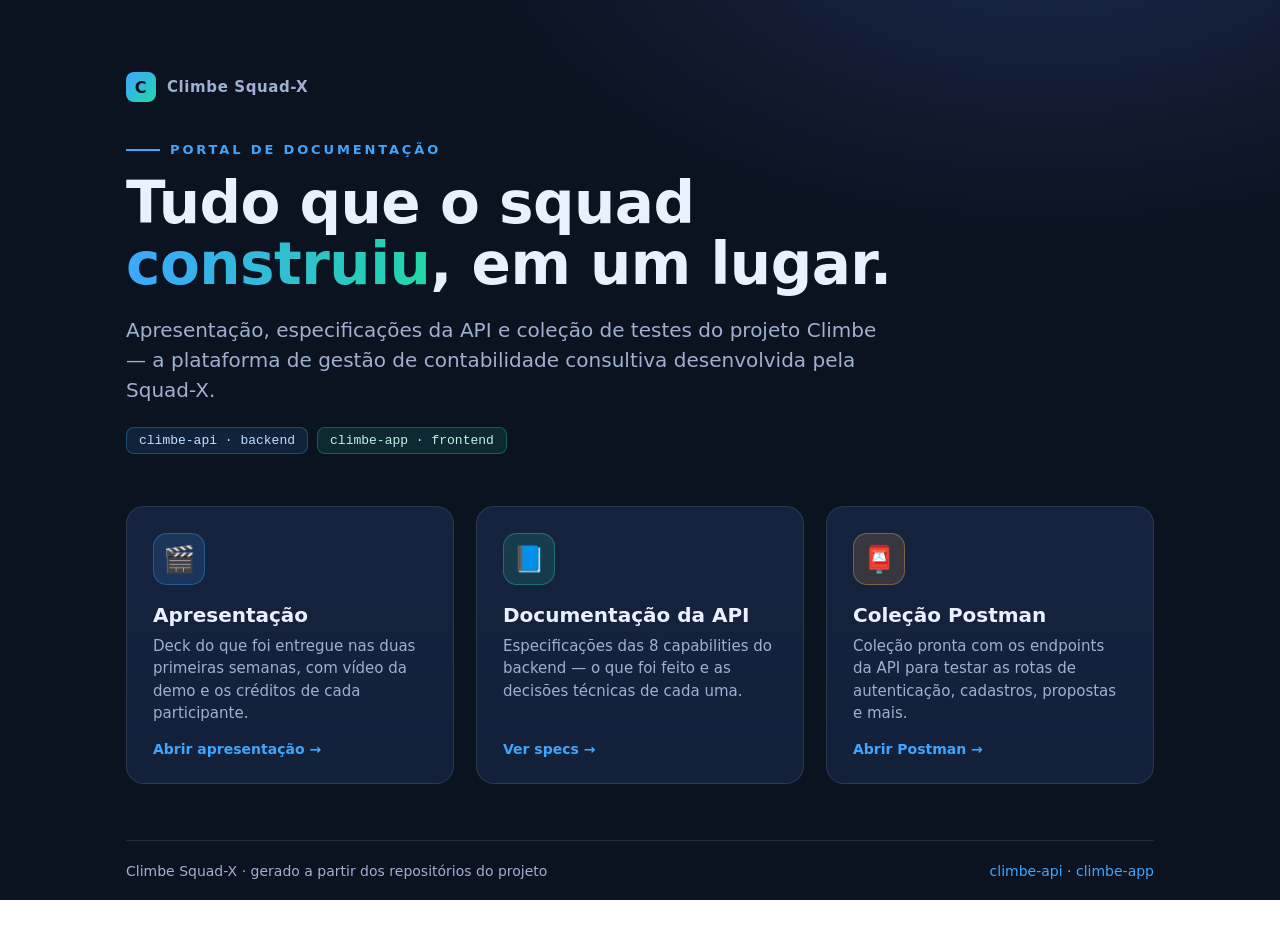
==== index.html @ 02e3ef28 "docs: portal da Squad-X (apresentação, specs da API e Postman)" ====
<!DOCTYPE html>
<html lang="pt-BR">
<head>
<meta charset="UTF-8">
<meta name="viewport" content="width=device-width, initial-scale=1.0">
<title>Climbe Squad-X — Portal de documentação</title>
<style>
  :root{
    --bg:#0b1220; --ink:#eaf0ff; --muted:#9fb0d0; --brand:#3ea6ff; --brand2:#23d6a8;
    --accent:#f5b54a; --card:#16233e; --line:rgba(255,255,255,.10);
  }
  *{box-sizing:border-box;margin:0;padding:0}
  body{
    font-family:"Segoe UI",system-ui,-apple-system,Roboto,Arial,sans-serif;color:var(--ink);
    background:radial-gradient(1100px 640px at 82% -12%, #1a2a4d 0%, var(--bg) 55%) fixed;min-height:100vh;
  }
  .wrap{max-width:1080px;margin:0 auto;padding:72px 26px 60px}
  .brandmark{display:flex;align-items:center;gap:11px;font-weight:800;letter-spacing:.04em;font-size:15px;color:var(--muted);margin-bottom:40px}
  .brandmark .m{width:30px;height:30px;border-radius:8px;background:linear-gradient(135deg,var(--brand),var(--brand2));display:grid;place-items:center;color:#06101f;font-weight:900;font-size:16px}
  .kicker{text-transform:uppercase;letter-spacing:.22em;font-size:13px;font-weight:700;color:var(--brand);margin-bottom:16px;display:flex;align-items:center;gap:10px}
  .kicker::before{content:"";width:34px;height:2px;background:var(--brand);display:inline-block}
  h1{font-size:clamp(34px,5.4vw,58px);line-height:1.05;letter-spacing:-.5px}
  h1 span{background:linear-gradient(90deg,var(--brand),var(--brand2));-webkit-background-clip:text;background-clip:text;color:transparent}
  .lead{color:var(--muted);font-size:clamp(16px,1.9vw,20px);max-width:60ch;line-height:1.5;margin-top:20px}
  .chips{display:flex;flex-wrap:wrap;gap:9px;margin-top:22px}
  .badge-repo{font-family:ui-monospace,"Cascadia Code",Consolas,monospace;font-size:13px;padding:5px 12px;border-radius:8px;background:rgba(62,166,255,.12);border:1px solid rgba(62,166,255,.3);color:#bfe0ff}
  .badge-repo.app{background:rgba(35,214,168,.12);border-color:rgba(35,214,168,.3);color:#bff3e4}
  .cards{display:grid;grid-template-columns:repeat(3,1fr);gap:22px;margin-top:52px}
  a.card{
    display:flex;flex-direction:column;text-decoration:none;color:inherit;
    background:linear-gradient(180deg,var(--card),#13203a);border:1px solid var(--line);
    border-radius:18px;padding:26px;transition:transform .18s,border-color .18s,box-shadow .18s;min-height:230px;
  }
  a.card:hover{transform:translateY(-4px);border-color:rgba(62,166,255,.5);box-shadow:0 16px 40px rgba(0,0,0,.4)}
  .ic{width:52px;height:52px;border-radius:14px;display:grid;place-items:center;font-size:26px;margin-bottom:18px}
  .ic.pres{background:rgba(62,166,255,.15);border:1px solid rgba(62,166,255,.35)}
  .ic.api{background:rgba(35,214,168,.15);border:1px solid rgba(35,214,168,.35)}
  .ic.post{background:rgba(245,181,74,.15);border:1px solid rgba(245,181,74,.35)}
  a.card h3{font-size:20px;margin-bottom:8px}
  a.card p{color:var(--muted);font-size:15px;line-height:1.5;flex:1}
  a.card .go{margin-top:16px;color:var(--brand);font-weight:700;font-size:14px;display:flex;align-items:center;gap:7px}
  a.card:hover .go{gap:12px}
  footer{margin-top:56px;color:var(--muted);font-size:14px;border-top:1px solid var(--line);padding-top:22px;display:flex;justify-content:space-between;flex-wrap:wrap;gap:12px}
  footer a{color:var(--brand);text-decoration:none}
  @media(max-width:760px){.cards{grid-template-columns:1fr}}
</style>
</head>
<body>
  <div class="wrap">
    <div class="brandmark"><span class="m">C</span> Climbe Squad-X</div>
    <div class="kicker">Portal de documentação</div>
    <h1>Tudo que o squad<br><span>construiu</span>, em um lugar.</h1>
    <p class="lead">Apresentação, especificações da API e coleção de testes do projeto Climbe — a plataforma de gestão de contabilidade consultiva desenvolvida pela Squad-X.</p>
    <div class="chips">
      <span class="badge-repo">climbe-api · backend</span>
      <span class="badge-repo app">climbe-app · frontend</span>
    </div>

    <div class="cards">
      <a class="card" href="apresentacao/index.html">
        <div class="ic pres">🎬</div>
        <h3>Apresentação</h3>
        <p>Deck do que foi entregue nas duas primeiras semanas, com vídeo da demo e os créditos de cada participante.</p>
        <div class="go">Abrir apresentação →</div>
      </a>
      <a class="card" href="api/index.html">
        <div class="ic api">📘</div>
        <h3>Documentação da API</h3>
        <p>Especificações das 8 capabilities do backend — o que foi feito e as decisões técnicas de cada uma.</p>
        <div class="go">Ver specs →</div>
      </a>
      <a class="card" href="postman/index.html">
        <div class="ic post">📮</div>
        <h3>Coleção Postman</h3>
        <p>Coleção pronta com os endpoints da API para testar as rotas de autenticação, cadastros, propostas e mais.</p>
        <div class="go">Abrir Postman →</div>
      </a>
    </div>

    <footer>
      <span>Climbe Squad-X · gerado a partir dos repositórios do projeto</span>
      <span>
        <a href="https://github.com/marcos-grocha/climbe-api">climbe-api</a> ·
        <a href="https://github.com/marcos-grocha/climbe-app">climbe-app</a>
      </span>
    </footer>
  </div>
</body>
</html>
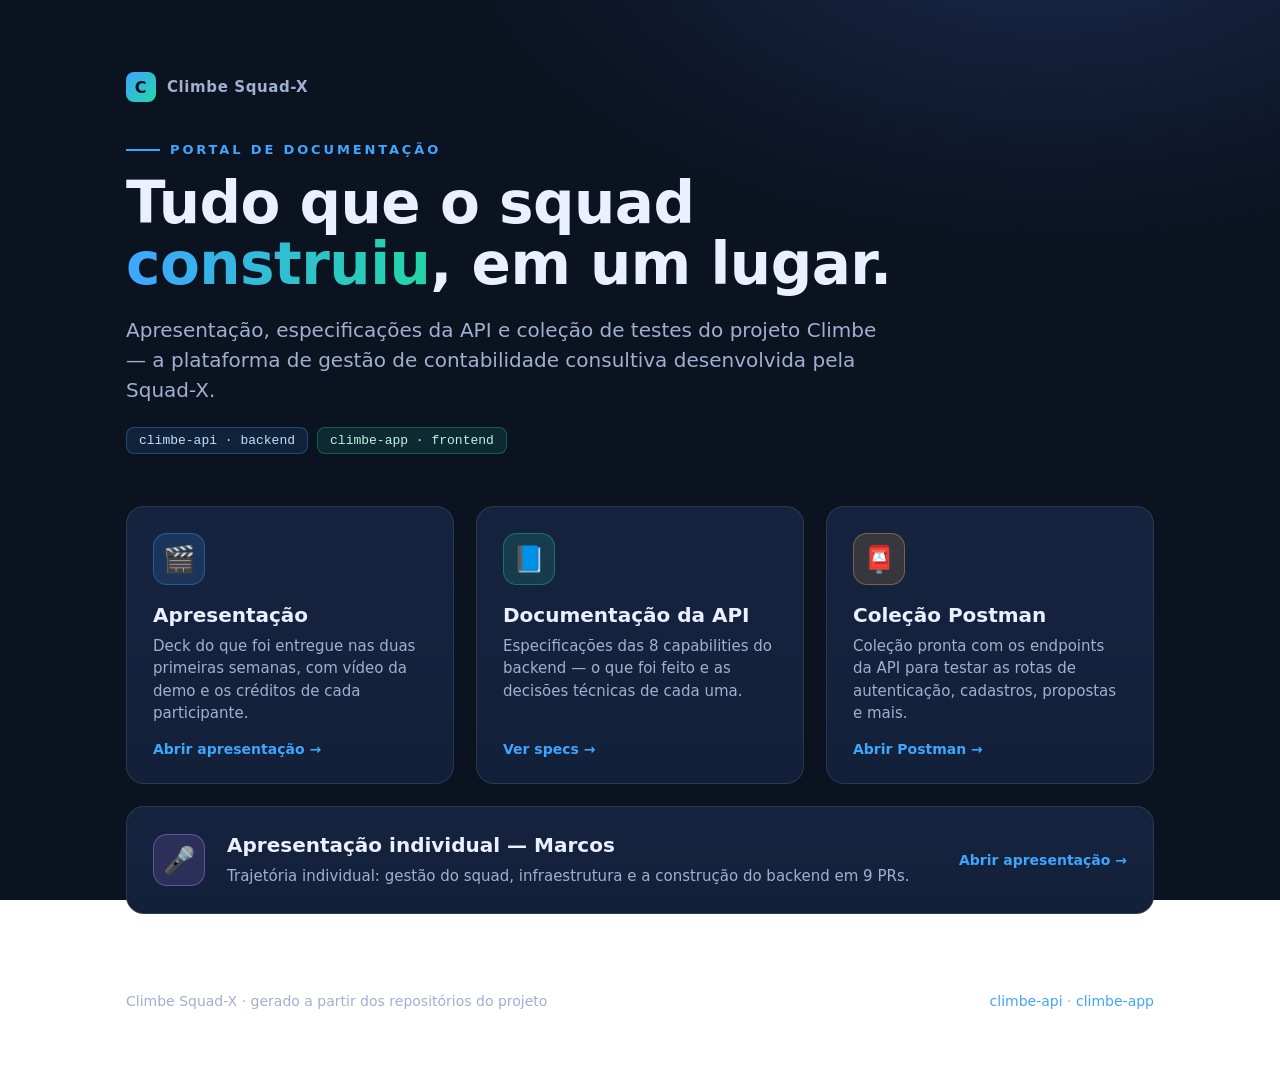
==== commit 54304757: "docs: add ap indv marcos e card no portal" ====
--- a/index.html
+++ b/index.html
@@ -36,6 +36,11 @@
   .ic.pres{background:rgba(62,166,255,.15);border:1px solid rgba(62,166,255,.35)}
   .ic.api{background:rgba(35,214,168,.15);border:1px solid rgba(35,214,168,.35)}
   .ic.post{background:rgba(245,181,74,.15);border:1px solid rgba(245,181,74,.35)}
+  .ic.ind{background:rgba(179,135,255,.15);border:1px solid rgba(179,135,255,.4)}
+  a.card.featured{grid-column:1 / -1;flex-direction:row;align-items:center;gap:22px;min-height:auto}
+  a.card.featured .ic{margin-bottom:0;flex:none}
+  a.card.featured:hover{border-color:rgba(179,135,255,.6)}
+  a.card.featured .go{margin-top:0}
   a.card h3{font-size:20px;margin-bottom:8px}
   a.card p{color:var(--muted);font-size:15px;line-height:1.5;flex:1}
   a.card .go{margin-top:16px;color:var(--brand);font-weight:700;font-size:14px;display:flex;align-items:center;gap:7px}
@@ -75,6 +80,14 @@
         <p>Coleção pronta com os endpoints da API para testar as rotas de autenticação, cadastros, propostas e mais.</p>
         <div class="go">Abrir Postman →</div>
       </a>
+      <a class="card featured" href="apresentacao-individual/index.html">
+        <div class="ic ind">🎤</div>
+        <div style="flex:1">
+          <h3>Apresentação individual — Marcos</h3>
+          <p>Trajetória individual: gestão do squad, infraestrutura e a construção do backend em 9 PRs.</p>
+        </div>
+        <div class="go">Abrir apresentação →</div>
+      </a>
     </div>
 
     <footer>
